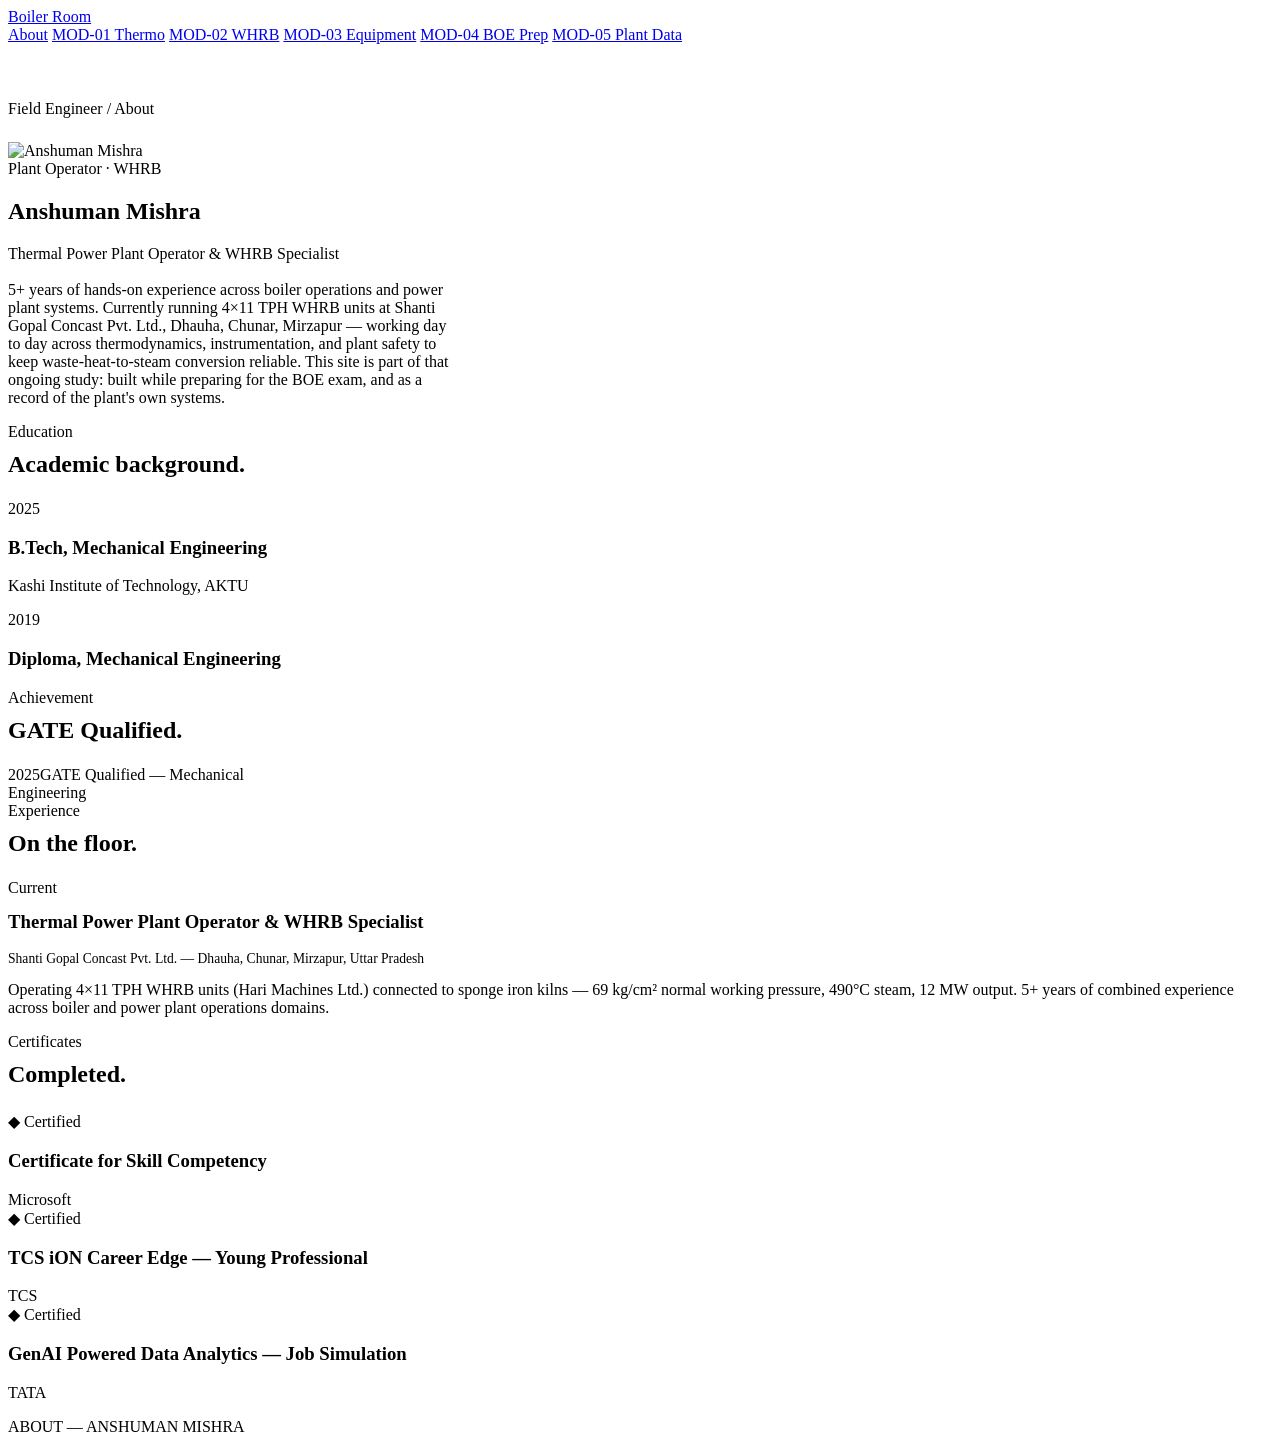
==== about.html @ d2bb4ce3 "Add files via upload" ====
<!DOCTYPE html>
<html lang="en">
<head>
<meta charset="UTF-8">
<meta name="viewport" content="width=device-width, initial-scale=1.0">
<title>About — Anshuman Mishra — Boiler Room</title>
<link rel="preconnect" href="https://fonts.googleapis.com">
<link href="https://fonts.googleapis.com/css2?family=Oswald:wght@500;600;700&family=Inter:wght@400;500;600&family=IBM+Plex+Mono:wght@400;500;600&display=swap" rel="stylesheet">
<link rel="stylesheet" href="assets/style.css">
</head>
<body>

<header class="topbar">
  <a href="index.html" class="brand"><span class="dial"></span> Boiler Room</a>
  <nav class="navlinks">
    <a href="about.html">About</a>
    <a href="mod-01-thermodynamics.html">MOD-01 Thermo</a>
    <a href="mod-02-whrb.html">MOD-02 WHRB</a>
    <a href="mod-03-equipment.html">MOD-03 Equipment</a>
    <a href="mod-04-exam-prep.html">MOD-04 BOE Prep</a>
    <a href="mod-05-plant-data.html">MOD-05 Plant Data</a>
  </nav>
</header>

<section class="section texture" style="padding-top:56px;">
  <span class="modtag">Field Engineer / About</span>

  <div class="hero-flex" style="margin-top:24px;">
    <div class="badge">
      <img src="assets/img/anshuman.jpg" alt="Anshuman Mishra">
      <div class="badge-label">Plant Operator · WHRB</div>
    </div>

    <div class="hero-text">
      <h1>Anshuman Mishra</h1>
      <p class="lede" style="margin-top:14px;">Thermal Power Plant Operator &amp; WHRB Specialist</p>
      <p style="margin-top:18px;max-width:56ch;">
        5+ years of hands-on experience across boiler operations and power plant systems.
        Currently running 4×11 TPH WHRB units at Shanti Gopal Concast Pvt. Ltd., Dhauha,
        Chunar, Mirzapur — working day to day across thermodynamics, instrumentation, and
        plant safety to keep waste-heat-to-steam conversion reliable. This site is part of
        that ongoing study: built while preparing for the BOE exam, and as a record of the
        plant's own systems.
      </p>
    </div>
  </div>
</section>

<section class="section">
  <span class="kicker">Education</span>
  <h2 style="margin-top:10px;margin-bottom:22px;">Academic background.</h2>

  <div class="plate">
    <div class="timeline-item">
      <span class="year">2025</span>
      <div class="content">
        <h3>B.Tech, Mechanical Engineering</h3>
        <p>Kashi Institute of Technology, AKTU</p>
      </div>
    </div>
    <div class="timeline-item">
      <span class="year">2019</span>
      <div class="content">
        <h3>Diploma, Mechanical Engineering</h3>
      </div>
    </div>
  </div>
</section>

<section class="section">
  <span class="kicker">Achievement</span>
  <h2 style="margin-top:10px;margin-bottom:22px;">GATE Qualified.</h2>
  <div class="readout" style="max-width:280px;">
    <div><span class="val">2025</span><span class="lbl" style="margin-top:6px;">GATE Qualified — Mechanical Engineering</span></div>
  </div>
</section>

<section class="section">
  <span class="kicker">Experience</span>
  <h2 style="margin-top:10px;margin-bottom:22px;">On the floor.</h2>
  <div class="plate">
    <span class="modtag">Current</span>
    <h3 style="margin-top:14px;">Thermal Power Plant Operator &amp; WHRB Specialist</h3>
    <p class="mono" style="margin-top:4px;font-size:0.85rem;">Shanti Gopal Concast Pvt. Ltd. — Dhauha, Chunar, Mirzapur, Uttar Pradesh</p>
    <p style="margin-top:14px;">
      Operating 4×11 TPH WHRB units (Hari Machines Ltd.) connected to sponge iron kilns —
      69 kg/cm² normal working pressure, 490°C steam, 12 MW output. 5+ years of combined
      experience across boiler and power plant operations domains.
    </p>
  </div>
</section>

<section class="section">
  <span class="kicker">Certificates</span>
  <h2 style="margin-top:10px;margin-bottom:24px;">Completed.</h2>

  <div class="plate-grid">
    <div class="cert-card">
      <span class="seal">◆ Certified</span>
      <h3>Certificate for Skill Competency</h3>
      <span class="issuer">Microsoft</span>
    </div>
    <div class="cert-card">
      <span class="seal">◆ Certified</span>
      <h3>TCS iON Career Edge — Young Professional</h3>
      <span class="issuer">TCS</span>
    </div>
    <div class="cert-card">
      <span class="seal">◆ Certified</span>
      <h3>GenAI Powered Data Analytics — Job Simulation</h3>
      <span class="issuer">TATA</span>
    </div>
  </div>
</section>

<footer class="texture">
  <p>ABOUT — ANSHUMAN MISHRA</p>
</footer>

<script src="assets/script.js"></script>
</body>
</html>
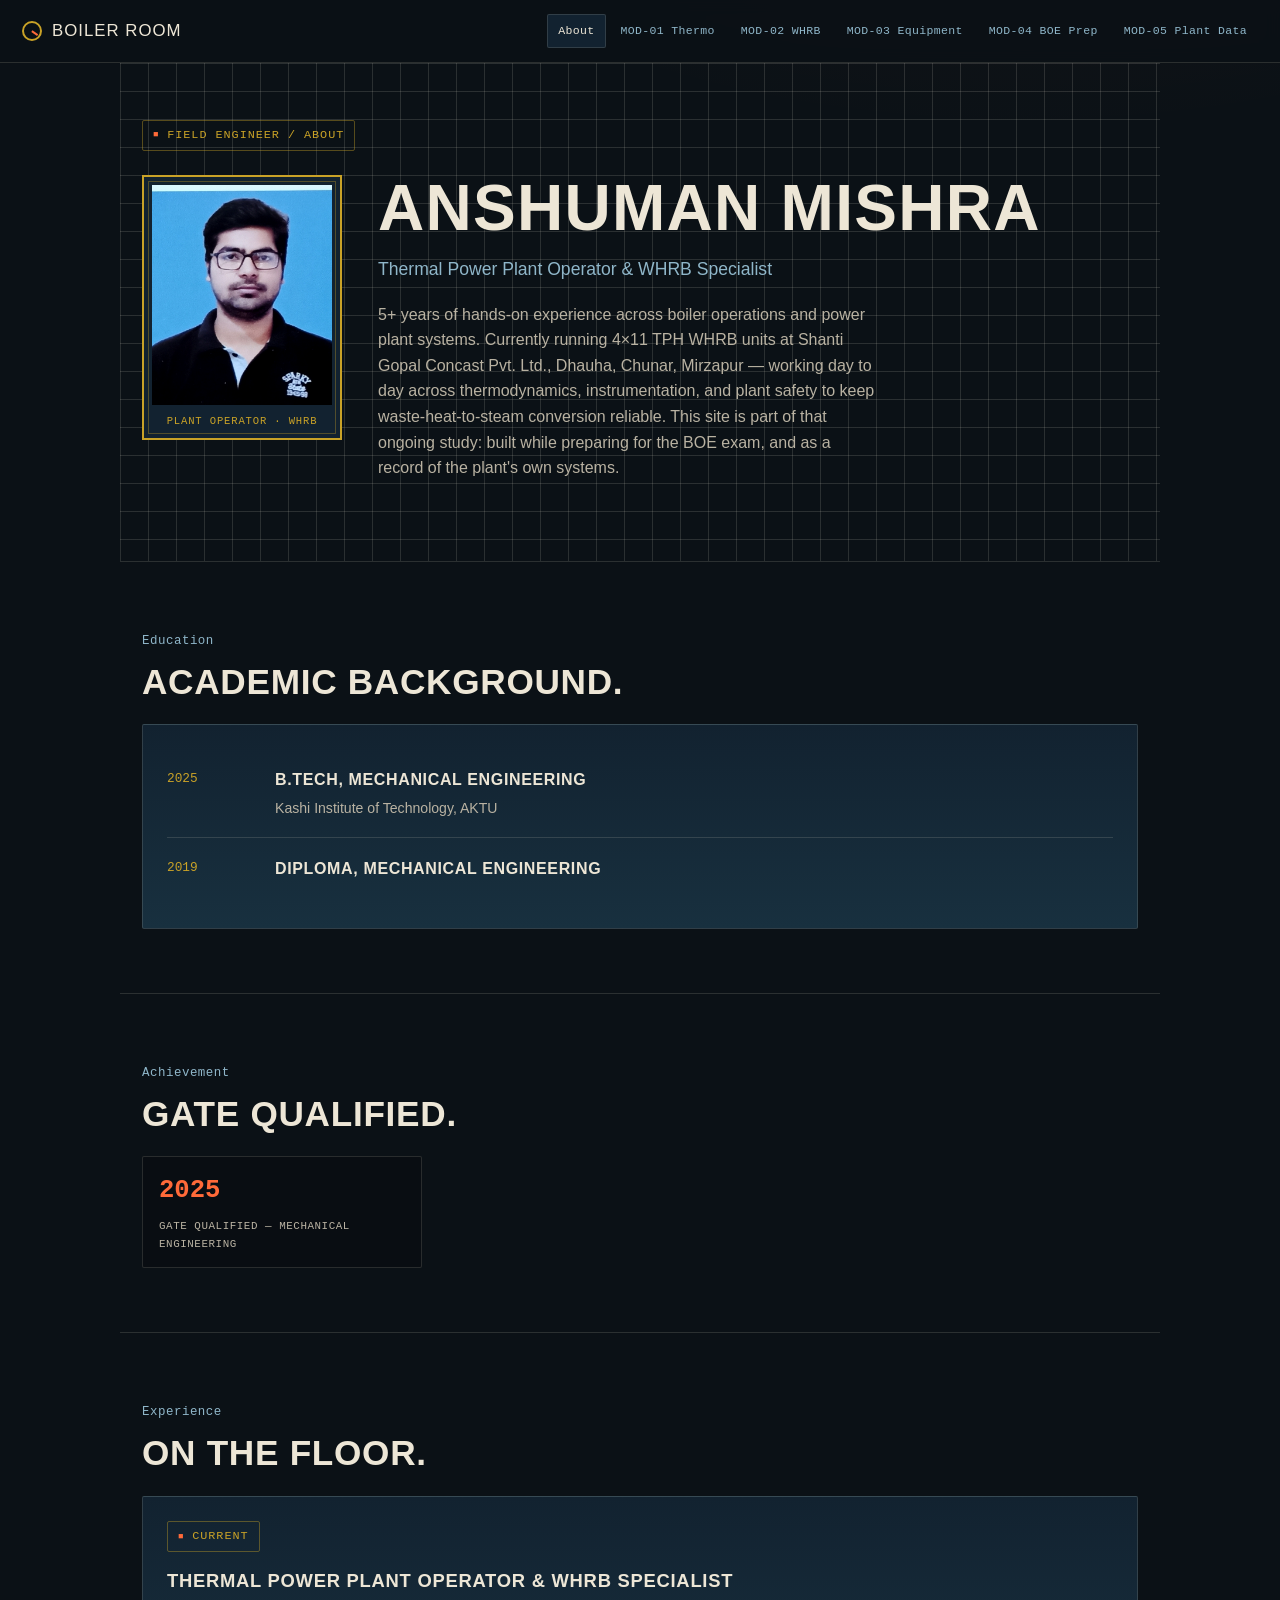
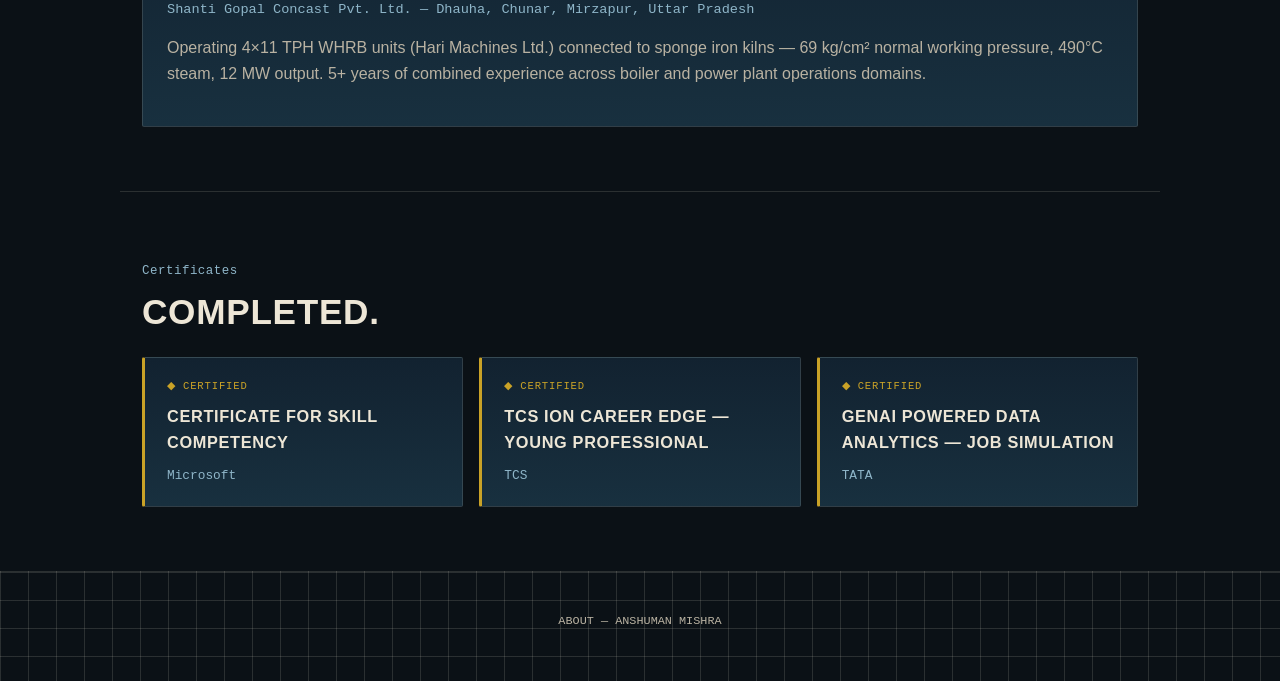
==== commit 91f0d942: "Add files via upload" ====
--- a/about.html
+++ b/about.html
@@ -6,7 +6,7 @@
 <title>About — Anshuman Mishra — Boiler Room</title>
 <link rel="preconnect" href="https://fonts.googleapis.com">
 <link href="https://fonts.googleapis.com/css2?family=Oswald:wght@500;600;700&family=Inter:wght@400;500;600&family=IBM+Plex+Mono:wght@400;500;600&display=swap" rel="stylesheet">
-<link rel="stylesheet" href="assets/style.css">
+<link rel="stylesheet" href="style.css">
 </head>
 <body>
 
@@ -27,7 +27,7 @@
 
   <div class="hero-flex" style="margin-top:24px;">
     <div class="badge">
-      <img src="assets/img/anshuman.jpg" alt="Anshuman Mishra">
+      <img src="anshuman.jpg" alt="Anshuman Mishra">
       <div class="badge-label">Plant Operator · WHRB</div>
     </div>
 
@@ -117,6 +117,6 @@
   <p>ABOUT — ANSHUMAN MISHRA</p>
 </footer>
 
-<script src="assets/script.js"></script>
+<script src="script.js"></script>
 </body>
 </html>
--- a/style.css
+++ b/style.css
@@ -0,0 +1,354 @@
+/* ============================================================
+   BOILER ROOM — design system
+   Palette: boiler-room dark + brass gauge + ember heat
+   ============================================================ */
+
+:root{
+  --ink: #0B1116;
+  --plate: #122230;
+  --plate-2: #18303f;
+  --paper: #EDE6D6;
+  --paper-dim: #B9B2A2;
+  --ember: #FF6A39;
+  --ember-dim: #B8431A;
+  --brass: #C9A227;
+  --steam: #8FB6C9;
+  --line: rgba(237,230,214,0.14);
+  --radius: 2px;
+  --display: 'Oswald', sans-serif;
+  --body: 'Inter', sans-serif;
+  --mono: 'IBM Plex Mono', monospace;
+}
+
+*{box-sizing:border-box;}
+html{scroll-behavior:smooth;}
+
+body{
+  margin:0;
+  background:
+    radial-gradient(1200px 600px at 80% -10%, rgba(255,106,57,0.06), transparent 60%),
+    var(--ink);
+  color:var(--paper);
+  font-family:var(--body);
+  line-height:1.6;
+  -webkit-font-smoothing:antialiased;
+}
+
+::selection{ background:var(--ember); color:var(--ink); }
+
+a{ color:inherit; }
+
+/* riveted/grid texture used behind hero + footer */
+.texture{
+  background-image:
+    linear-gradient(var(--line) 1px, transparent 1px),
+    linear-gradient(90deg, var(--line) 1px, transparent 1px);
+  background-size: 28px 28px;
+}
+
+/* ---------------- top bar ---------------- */
+.topbar{
+  position:sticky; top:0; z-index:50;
+  display:flex; align-items:center; justify-content:space-between;
+  padding:14px 22px;
+  background:rgba(11,17,22,0.86);
+  backdrop-filter:blur(8px);
+  border-bottom:1px solid var(--line);
+}
+.brand{
+  display:flex; align-items:center; gap:10px;
+  font-family:var(--display);
+  letter-spacing:0.06em;
+  text-decoration:none;
+  font-size:1.05rem;
+  text-transform:uppercase;
+  color:var(--paper);
+}
+.brand .dial{
+  width:20px;height:20px;border-radius:50%;
+  border:2px solid var(--brass);
+  position:relative; flex:none;
+}
+.brand .dial::after{
+  content:''; position:absolute; left:50%; top:50%;
+  width:7px; height:1.6px; background:var(--ember);
+  transform-origin:left center;
+  transform:translate(0,-50%) rotate(35deg);
+}
+.navlinks{ display:flex; gap:4px; flex-wrap:wrap; }
+.navlinks a{
+  font-family:var(--mono);
+  font-size:0.72rem;
+  letter-spacing:0.03em;
+  text-decoration:none;
+  color:var(--steam);
+  padding:7px 10px;
+  border:1px solid transparent;
+  border-radius:var(--radius);
+  white-space:nowrap;
+}
+.navlinks a:hover, .navlinks a.active{
+  color:var(--paper);
+  border-color:var(--line);
+  background:var(--plate);
+}
+
+/* ---------------- module label / eyebrow ---------------- */
+.modtag{
+  display:inline-flex; align-items:center; gap:8px;
+  font-family:var(--mono);
+  font-size:0.74rem;
+  letter-spacing:0.08em;
+  color:var(--brass);
+  border:1px solid rgba(201,162,39,0.4);
+  padding:5px 10px;
+  border-radius:var(--radius);
+  text-transform:uppercase;
+}
+.modtag::before{ content:'■'; font-size:0.55rem; color:var(--ember); }
+
+/* ---------------- typography ---------------- */
+h1,h2,h3{
+  font-family:var(--display);
+  text-transform:uppercase;
+  letter-spacing:0.02em;
+  font-weight:600;
+  margin:0;
+  color:var(--paper);
+}
+h1{ font-size:clamp(2.2rem, 6vw, 4rem); line-height:1.04; }
+h2{ font-size:clamp(1.5rem, 3.4vw, 2.2rem); line-height:1.15; }
+h3{ font-size:1.15rem; letter-spacing:0.04em; }
+p{ color:var(--paper-dim); margin:0 0 1em; }
+.lede{ font-size:1.1rem; color:var(--steam); max-width:62ch; }
+
+.section{ padding:64px 22px; max-width:1040px; margin:0 auto; }
+.section + .section{ border-top:1px solid var(--line); }
+
+/* ---------------- gauge plate cards ---------------- */
+.plate{
+  background:linear-gradient(180deg, var(--plate), var(--plate-2));
+  border:1px solid var(--line);
+  border-radius:var(--radius);
+  padding:24px;
+}
+.plate-grid{
+  display:grid; gap:16px;
+  grid-template-columns:repeat(auto-fit, minmax(240px,1fr));
+}
+
+/* module nav cards on home */
+.modcard{
+  display:block; text-decoration:none;
+  background:linear-gradient(180deg, var(--plate), var(--plate-2));
+  border:1px solid var(--line);
+  border-radius:var(--radius);
+  padding:22px;
+  position:relative;
+  transition:transform .18s ease, border-color .18s ease;
+  overflow:hidden;
+}
+.modcard:hover{ transform:translateY(-3px); border-color:rgba(255,106,57,0.5); }
+.modcard::before{
+  content:''; position:absolute; left:0; top:0; bottom:0; width:3px;
+  background:var(--ember); opacity:0; transition:opacity .18s ease;
+}
+.modcard:hover::before{ opacity:1; }
+.modcode{
+  font-family:var(--mono); font-size:0.72rem; color:var(--brass);
+  letter-spacing:0.08em; display:block; margin-bottom:10px;
+}
+.modcard h3{ color:var(--paper); margin-bottom:8px; }
+.modcard p{ font-size:0.92rem; margin:0; }
+
+/* ---------------- tables (readout style) ---------------- */
+table{ width:100%; border-collapse:collapse; font-size:0.92rem; }
+th,td{ text-align:left; padding:10px 12px; border-bottom:1px solid var(--line); }
+th{
+  font-family:var(--mono); font-size:0.72rem; letter-spacing:0.05em;
+  text-transform:uppercase; color:var(--brass);
+}
+td{ color:var(--paper-dim); }
+td.num, .mono{ font-family:var(--mono); color:var(--steam); }
+tr:last-child td{ border-bottom:none; }
+
+/* ---------------- readout stat ---------------- */
+.readout{
+  font-family:var(--mono);
+  display:flex; align-items:baseline; gap:8px;
+  border:1px solid var(--line); border-radius:var(--radius);
+  padding:14px 16px; background:rgba(0,0,0,0.18);
+}
+.readout .val{ font-size:1.6rem; color:var(--ember); font-weight:600; }
+.readout .unit{ font-size:0.78rem; color:var(--steam); }
+.readout .lbl{ display:block; font-size:0.68rem; color:var(--paper-dim); letter-spacing:0.05em; text-transform:uppercase; margin-top:3px;}
+
+/* ---------------- Q&A accordion ---------------- */
+.qa{ border:1px solid var(--line); border-radius:var(--radius); overflow:hidden; margin-bottom:10px; background:rgba(0,0,0,0.14); }
+.qa summary{
+  cursor:pointer; list-style:none; padding:16px 18px;
+  display:flex; align-items:flex-start; gap:12px;
+  font-weight:500; color:var(--paper);
+}
+.qa summary::-webkit-details-marker{ display:none; }
+.qa summary::before{
+  content:'+'; font-family:var(--mono); color:var(--ember);
+  flex:none; width:18px; font-size:1.1rem; line-height:1;
+}
+.qa[open] summary::before{ content:'–'; }
+.qa .a{ padding:0 18px 18px 48px; color:var(--paper-dim); font-size:0.94rem; }
+.qa .tag{
+  font-family:var(--mono); font-size:0.65rem; color:var(--brass);
+  border:1px solid rgba(201,162,39,0.35); padding:2px 7px; border-radius:2px;
+  margin-left:auto; flex:none; white-space:nowrap;
+}
+
+/* filter chips for exam page */
+.chips{ display:flex; gap:8px; flex-wrap:wrap; margin:20px 0 28px; }
+.chip{
+  font-family:var(--mono); font-size:0.72rem; letter-spacing:0.03em;
+  padding:7px 13px; border-radius:20px; border:1px solid var(--line);
+  background:transparent; color:var(--steam); cursor:pointer;
+}
+.chip.active{ background:var(--ember); color:var(--ink); border-color:var(--ember); font-weight:600; }
+
+/* ---------------- diagram blocks ---------------- */
+.diagram{
+  border:1px solid var(--line); border-radius:var(--radius);
+  padding:24px; background:rgba(0,0,0,0.18);
+  display:flex; justify-content:center;
+}
+
+/* ---------------- footer ---------------- */
+footer{
+  padding:40px 22px; text-align:center;
+  border-top:1px solid var(--line);
+}
+footer p{ font-family:var(--mono); font-size:0.74rem; color:var(--paper-dim); }
+
+/* ---------------- misc ---------------- */
+.kicker{ font-family:var(--mono); font-size:0.78rem; color:var(--steam); letter-spacing:0.04em; }
+.divider{ height:1px; background:var(--line); margin:40px 0; }
+.btn{
+  display:inline-block; font-family:var(--mono); font-size:0.8rem;
+  letter-spacing:0.04em; text-decoration:none; color:var(--ink);
+  background:var(--ember); padding:11px 18px; border-radius:var(--radius);
+  font-weight:600;
+}
+.btn.ghost{
+  background:transparent; color:var(--paper); border:1px solid var(--line);
+}
+
+/* ---------------- pressure gauge (hero signature) ---------------- */
+.gauge-wrap{
+  position:relative; width:300px; height:152px; max-width:86vw;
+  margin:0 auto;
+  overflow:hidden;
+}
+.gauge-face{
+  position:absolute; left:50%; top:0; width:300px; height:300px;
+  transform:translateX(-50%);
+  border-radius:50%;
+  background: conic-gradient(from -90deg at 50% 50%,
+    var(--steam) 0deg 142.2deg,
+    var(--ember) 142.2deg 180deg,
+    transparent 180deg 360deg);
+  opacity:0.9;
+}
+.gauge-face::after{
+  content:'';
+  position:absolute; left:50%; top:50%; width:230px; height:230px;
+  transform:translate(-50%,-50%);
+  border-radius:50%;
+  background:var(--ink);
+  box-shadow:0 0 0 1px var(--line);
+}
+.gauge-needle{
+  position:absolute; left:50%; bottom:0; width:3px; height:120px;
+  background:linear-gradient(var(--paper), var(--brass));
+  transform-origin:bottom center;
+  border-radius:3px 3px 0 0;
+  z-index:2;
+}
+.gauge-hub{
+  position:absolute; left:50%; bottom:-11px; width:22px; height:22px;
+  background:var(--brass); border-radius:50%;
+  transform:translateX(-50%);
+  border:3px solid var(--ink); z-index:3;
+}
+.gauge-lbl{
+  position:absolute; bottom:2px; font-family:var(--mono);
+  font-size:0.7rem; color:var(--paper-dim);
+}
+.gauge-lbl.left{ left:4px; }
+.gauge-lbl.right{ right:4px; }
+.gauge-lbl.top{ left:50%; top:0; transform:translateX(-50%); color:var(--ember); }
+
+.readout-grid{
+  display:grid; gap:1px; background:var(--line);
+  grid-template-columns:repeat(auto-fit,minmax(150px,1fr));
+  border:1px solid var(--line); border-radius:var(--radius); overflow:hidden;
+  margin-top:28px;
+}
+.readout-grid .readout{ border:none; border-radius:0; background:var(--plate); }
+
+@media (max-width: 640px){
+  .navlinks{ display:none; }
+  .section{ padding:44px 18px; }
+}
+
+/* ---------------- about page: badge photo ---------------- */
+.badge{
+  width:200px; flex:none;
+  border:2px solid var(--brass);
+  padding:8px;
+  background:var(--plate);
+  position:relative;
+}
+.badge::before{
+  content:''; position:absolute; inset:4px;
+  border:1px solid rgba(201,162,39,0.35);
+  pointer-events:none;
+}
+.badge img{
+  width:100%; height:220px; object-fit:cover; display:block;
+  filter:saturate(0.92) contrast(1.03);
+}
+.badge-label{
+  font-family:var(--mono); font-size:0.66rem; letter-spacing:0.08em;
+  color:var(--brass); text-align:center; text-transform:uppercase;
+  padding-top:8px;
+}
+.hero-flex{
+  display:flex; gap:36px; align-items:flex-start; flex-wrap:wrap;
+}
+.hero-flex .hero-text{ flex:1; min-width:260px; }
+
+/* certificate cards */
+.cert-card{
+  background:linear-gradient(180deg, var(--plate), var(--plate-2));
+  border:1px solid var(--line);
+  border-left:3px solid var(--brass);
+  border-radius:var(--radius);
+  padding:20px 22px;
+  position:relative;
+}
+.cert-card .seal{
+  font-family:var(--mono); font-size:0.66rem; color:var(--brass);
+  letter-spacing:0.08em; text-transform:uppercase;
+  display:block; margin-bottom:8px;
+}
+.cert-card h3{ font-size:1.02rem; color:var(--paper); margin-bottom:6px; }
+.cert-card .issuer{ font-family:var(--mono); font-size:0.8rem; color:var(--steam); }
+
+.timeline-item{
+  display:flex; gap:18px; padding:18px 0;
+  border-bottom:1px solid var(--line);
+}
+.timeline-item:last-child{ border-bottom:none; }
+.timeline-item .year{
+  font-family:var(--mono); font-size:0.8rem; color:var(--brass);
+  flex:none; width:90px; padding-top:2px;
+}
+.timeline-item .content h3{ font-size:1rem; margin-bottom:4px; }
+.timeline-item .content p{ margin:0; font-size:0.88rem; }
